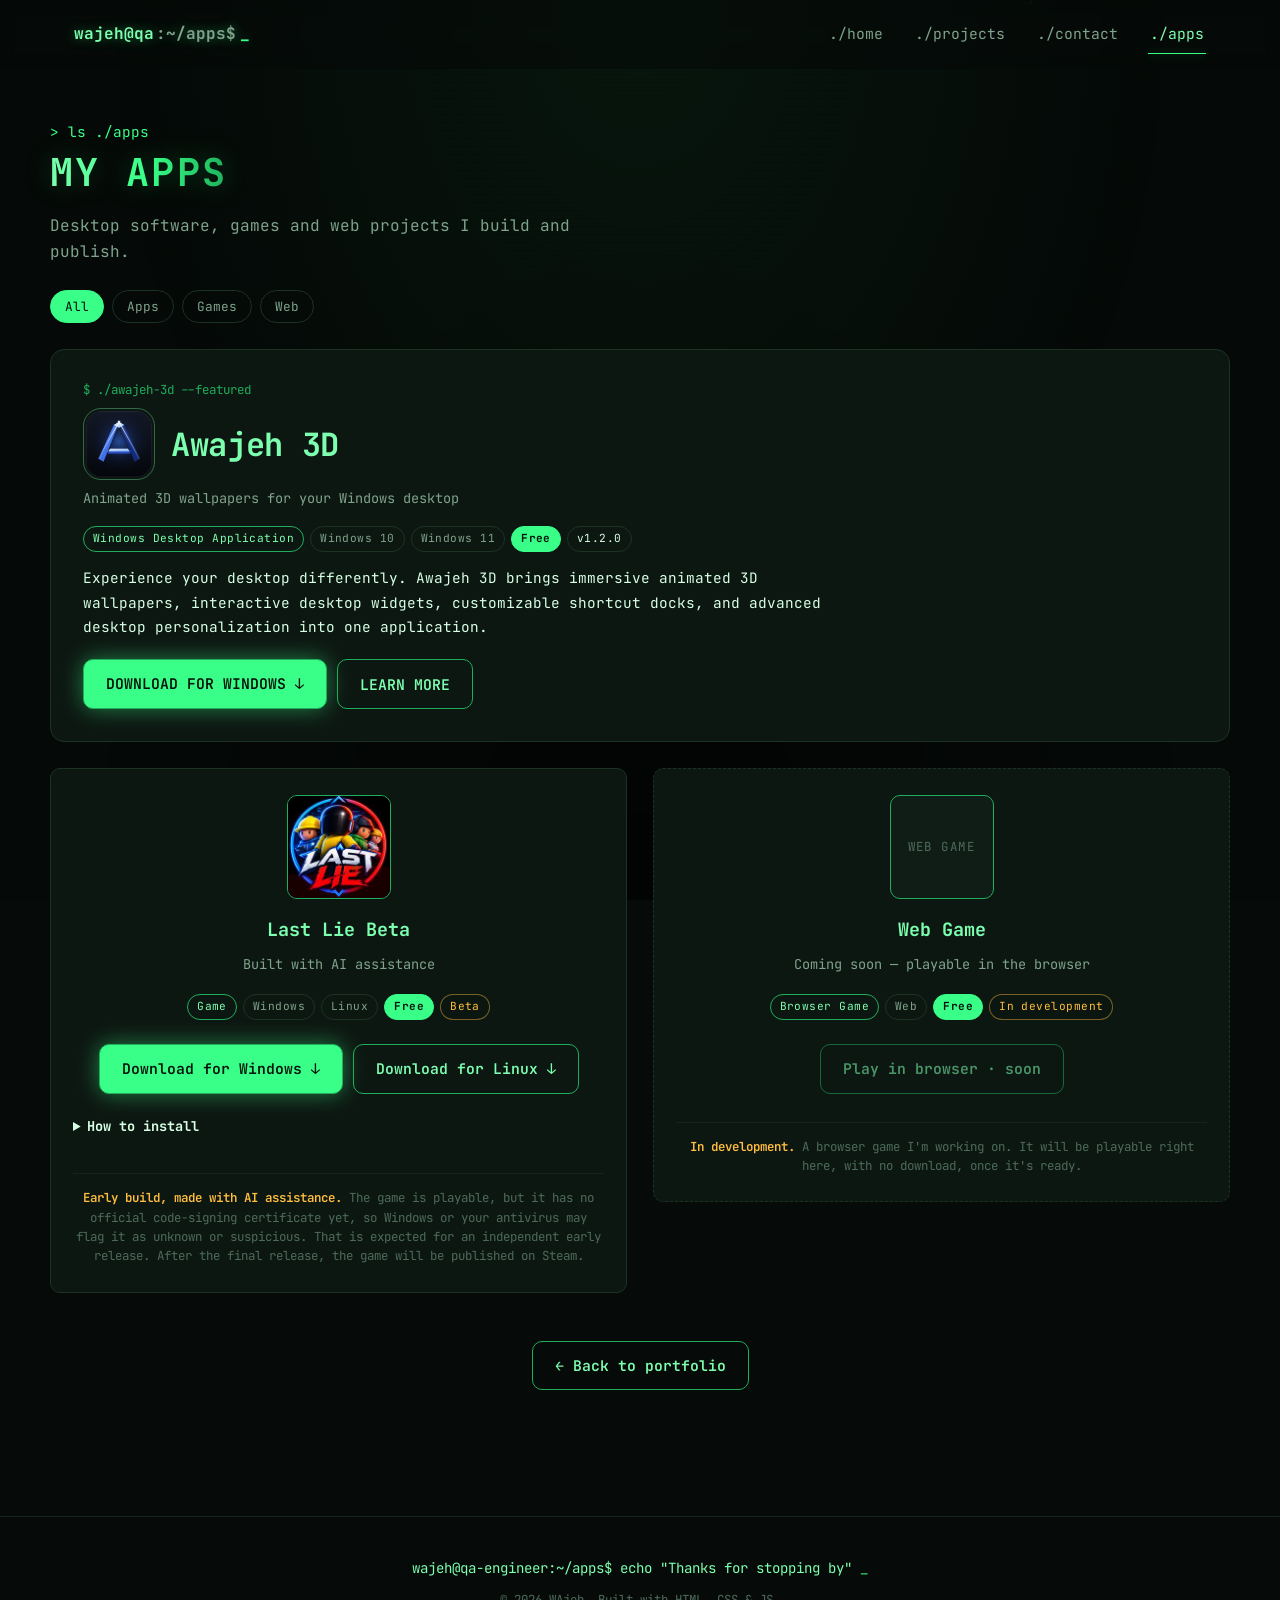
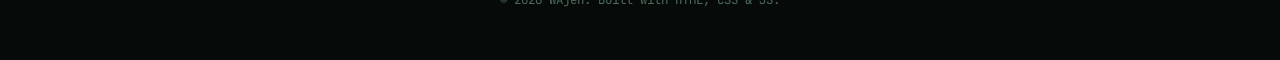
==== apps/index.html @ b8c12164 "Move My Apps to its own page at /apps/ - New apps/index.html with the app showcase, details dialog a" ====
<!DOCTYPE html>
<html lang="en">
<head>
<script>document.documentElement.classList.add('js');</script>
<meta charset="UTF-8">
<meta name="viewport" content="width=device-width, initial-scale=1.0">
<title>My Apps — WAjeh</title>
<meta name="description" content="Desktop software, games and web projects by WAjeh, including Awajeh 3D — animated 3D wallpapers for Windows.">
<meta name="theme-color" content="#060a08">

<meta property="og:type" content="website">
<meta property="og:title" content="My Apps — WAjeh">
<meta property="og:description" content="Desktop software, games and web projects. Home of Awajeh 3D — animated 3D wallpapers for Windows.">
<meta property="og:url" content="https://awajeh.site/apps/">
<meta property="og:image" content="https://awajeh.site/assets/apps/awajeh-3d/og.jpg">
<meta property="og:image:alt" content="Awajeh 3D — animated 3D wallpapers for Windows">
<meta name="twitter:card" content="summary_large_image">
<link rel="canonical" href="https://awajeh.site/apps/">
<script type="application/ld+json">
{
  "@context": "https://schema.org",
  "@type": "SoftwareApplication",
  "name": "Awajeh 3D",
  "applicationCategory": "DesktopEnhancementApplication",
  "operatingSystem": "Windows 10, Windows 11",
  "description": "Immersive animated 3D wallpapers, interactive desktop widgets and customizable shortcut docks for Windows.",
  "image": "https://awajeh.site/assets/apps/awajeh-3d/fujiyama.jpg",
  "url": "https://awajeh.site/apps/#app=awajeh-3d",
  "offers": { "@type": "Offer", "price": "0", "priceCurrency": "USD" },
  "author": { "@type": "Person", "name": "WAjeh" }
}
</script>

<link rel="icon" type="image/svg+xml" href="/assets/favicon.svg">

<link rel="preconnect" href="https://fonts.googleapis.com">
<link rel="preconnect" href="https://fonts.gstatic.com" crossorigin>
<link href="https://fonts.googleapis.com/css2?family=JetBrains+Mono:wght@400;500;600;700;800&display=swap" rel="stylesheet">

<link rel="stylesheet" href="/css/style.css?v=4">
</head>
<body>

<canvas id="matrix-canvas" aria-hidden="true"></canvas>
<div class="scanlines" aria-hidden="true"></div>

<!-- NAV -->
<header class="navbar" id="navbar">
  <div class="nav-inner">
    <a href="/" class="brand">
      <span class="brand-prompt">wajeh@qa</span><span class="brand-tilde">:~/apps$</span>
      <span class="brand-cursor">_</span>
    </a>

    <nav class="nav-links" id="nav-links">
      <a href="/" class="nav-link">./home</a>
      <a href="/#projects" class="nav-link">./projects</a>
      <a href="/#contact" class="nav-link">./contact</a>
      <a href="/apps/" class="nav-link active" aria-current="page">./apps</a>
    </nav>

    <button class="nav-toggle" id="nav-toggle" aria-label="Toggle navigation menu" aria-expanded="false">
      <span></span><span></span><span></span>
    </button>
  </div>
</header>

<main>

  <!-- MY APPS: cards are generated from js/apps-data.js (installers for Last Lie live in /downloads) -->
  <section id="apps" class="section apps-section apps-page" aria-labelledby="apps-title">
    <span id="games" class="anchor-alias" aria-hidden="true"></span>
    <div class="section-inner">
      <p class="section-kicker reveal">&gt; ls ./apps</p>
      <h1 class="section-title apps-title reveal" id="apps-title"><span class="apps-title-glow">MY APPS</span></h1>
      <p class="contact-sub reveal">Desktop software, games and web projects I build and publish.</p>

      <div class="apps-filters reveal" id="apps-filters" role="toolbar" aria-label="Filter apps"></div>

      <div class="apps-grid" id="apps-grid">
        <noscript>
          <div class="game-card">
            <h3 class="game-title">Awajeh 3D</h3>
            <p class="game-sub">Windows Desktop Application</p>
            <div class="game-downloads"><a href="/downloads/Awajeh3D-Setup.exe" class="btn btn-primary" download>Download for Windows ↓</a></div>
          </div>
          <div class="game-card">
            <h3 class="game-title">Last Lie Beta</h3>
            <div class="game-downloads">
              <a href="/downloads/LastLie-Setup.exe" class="btn btn-primary" download>Download for Windows ↓</a>
              <a href="/downloads/LastLie-Setup.run" class="btn btn-ghost" download>Download for Linux ↓</a>
            </div>
          </div>
        </noscript>
      </div>

      <p class="apps-back reveal"><a href="/" class="btn btn-ghost">← Back to portfolio</a></p>
    </div>
  </section>

</main>

<footer class="footer">
  <p class="footer-line">wajeh@qa-engineer:~/apps$ echo "Thanks for stopping by" <span class="blink-cursor">_</span></p>
  <p class="footer-copy">© <span id="year"></span> WAjeh. Built with HTML, CSS &amp; JS.</p>
</footer>

<button id="back-to-top" class="back-to-top" aria-label="Back to top">↑</button>

<dialog id="app-dialog" class="app-dialog" aria-labelledby="app-dialog-title">
  <button type="button" class="app-dialog-close" aria-label="Close details">✕</button>
  <div class="app-dialog-body"></div>
</dialog>

<script src="/js/apps-data.js?v=3"></script>
<script src="/js/apps.js?v=3"></script>
<script src="/js/script.js?v=3"></script>
</body>
</html>
---- css/style.css ----
/* ============================================
   WAjeh — QA Engineer Portfolio
   Cyber / Matrix Terminal Theme
============================================ */

:root {
  --bg: #060a08;
  --bg-alt: #0a100c;
  --surface: #0d1712;
  --surface-2: #101d16;
  --border: #1c3324;
  --border-soft: #14251b;

  --green: #39ff88;
  --green-bright: #7dffb0;
  --green-dim: #1fae5c;
  --green-glow: rgba(57, 255, 136, 0.45);

  --red: #ff4d5e;
  --amber: #ffbe3d;

  --text: #d7ffe4;
  --text-dim: #7fa38c;
  --text-faint: #4d6b5a;

  --font: 'JetBrains Mono', 'Fira Code', ui-monospace, SFMono-Regular, Menlo, Consolas, monospace;

  --max-width: 1180px;
  --radius: 10px;
  --transition: 0.25s ease;
}

* { box-sizing: border-box; }

html {
  scroll-behavior: smooth;
  scroll-padding-top: 80px;
}

body {
  margin: 0;
  background: var(--bg);
  color: var(--text);
  font-family: var(--font);
  line-height: 1.6;
  overflow-x: hidden;
  -webkit-font-smoothing: antialiased;
}

::selection {
  background: var(--green);
  color: #04120a;
}

a { color: inherit; text-decoration: none; }
ul { list-style: none; margin: 0; padding: 0; }
img { max-width: 100%; display: block; }

:focus-visible {
  outline: 2px solid var(--green);
  outline-offset: 3px;
  border-radius: 4px;
}

/* ---------- background layers ---------- */

#matrix-canvas {
  position: fixed;
  inset: 0;
  width: 100%;
  height: 100%;
  z-index: 0;
  opacity: 0.16;
  pointer-events: none;
}

.scanlines {
  position: fixed;
  inset: 0;
  z-index: 1;
  pointer-events: none;
  background: repeating-linear-gradient(
    to bottom,
    rgba(0, 0, 0, 0) 0px,
    rgba(0, 0, 0, 0) 2px,
    rgba(0, 0, 0, 0.12) 3px,
    rgba(0, 0, 0, 0) 4px
  );
  mix-blend-mode: overlay;
}

body::before {
  content: "";
  position: fixed;
  inset: 0;
  z-index: 1;
  pointer-events: none;
  background: radial-gradient(ellipse at 50% 0%, rgba(57,255,136,0.06), transparent 60%),
              radial-gradient(ellipse at 50% 100%, rgba(0,0,0,0.5), transparent 60%);
}

main, header, footer { position: relative; z-index: 2; }

/* ---------- layout helpers ---------- */

.section {
  padding: 110px 24px;
  position: relative;
}

.section-inner {
  max-width: var(--max-width);
  margin: 0 auto;
}

.section-kicker {
  color: var(--green);
  font-size: 0.9rem;
  margin: 0 0 8px;
  opacity: 0.85;
}

.section-title {
  font-size: clamp(1.7rem, 4vw, 2.4rem);
  margin: 0 0 48px;
  font-weight: 700;
  letter-spacing: -0.02em;
}

/* ---------- reveal on scroll ---------- */

.reveal {
  opacity: 1;
  transform: none;
}

html.js .reveal {
  opacity: 0;
  transform: translateY(24px);
  transition: opacity 0.7s ease, transform 0.7s ease;
}

html.js .reveal.is-visible {
  opacity: 1;
  transform: translateY(0);
}

/* ---------- navbar ---------- */

.navbar {
  position: fixed;
  top: 0;
  left: 0;
  right: 0;
  z-index: 50;
  background: rgba(6, 10, 8, 0.55);
  backdrop-filter: blur(10px);
  -webkit-backdrop-filter: blur(10px);
  border-bottom: 1px solid transparent;
  transition: background var(--transition), border-color var(--transition);
}

.navbar.scrolled {
  background: rgba(6, 10, 8, 0.85);
  border-bottom-color: var(--border);
}

.nav-inner {
  max-width: var(--max-width);
  margin: 0 auto;
  padding: 18px 24px;
  display: flex;
  align-items: center;
  justify-content: space-between;
}

.brand {
  font-weight: 700;
  font-size: 1rem;
  color: var(--green-bright);
  display: flex;
  align-items: baseline;
  gap: 2px;
  text-shadow: 0 0 12px var(--green-glow);
}
.brand-tilde { color: var(--text-dim); }
.brand-cursor { color: var(--green); animation: blink 1.1s steps(1) infinite; margin-left: 2px; }

.nav-links {
  display: flex;
  gap: 28px;
}

.nav-link {
  color: var(--text-dim);
  font-size: 0.92rem;
  position: relative;
  padding: 4px 2px;
  transition: color var(--transition);
}
.nav-link::after {
  content: "";
  position: absolute;
  left: 0; bottom: -4px;
  width: 0%;
  height: 1px;
  background: var(--green);
  box-shadow: 0 0 8px var(--green-glow);
  transition: width var(--transition);
}
.nav-link:hover, .nav-link.active {
  color: var(--green-bright);
}
.nav-link:hover::after, .nav-link.active::after {
  width: 100%;
}

.nav-toggle {
  display: none;
  flex-direction: column;
  gap: 5px;
  background: none;
  border: none;
  cursor: pointer;
  padding: 6px;
}
.nav-toggle span {
  width: 22px;
  height: 2px;
  background: var(--green);
  transition: transform var(--transition), opacity var(--transition);
}

/* ---------- buttons ---------- */

.btn {
  display: inline-flex;
  align-items: center;
  gap: 6px;
  padding: 12px 22px;
  border-radius: var(--radius);
  font-family: var(--font);
  font-size: 0.92rem;
  font-weight: 600;
  border: 1px solid var(--green-dim);
  transition: transform var(--transition), box-shadow var(--transition), background var(--transition), color var(--transition);
  cursor: pointer;
}

.btn-primary {
  background: var(--green);
  color: #04120a;
  box-shadow: 0 0 22px var(--green-glow);
}
.btn-primary:hover {
  transform: translateY(-2px);
  box-shadow: 0 0 32px var(--green-glow);
}

.btn-ghost {
  background: transparent;
  color: var(--green-bright);
}
.btn-ghost:hover {
  background: rgba(57,255,136,0.08);
  transform: translateY(-2px);
}

/* ---------- hero ---------- */

.hero {
  min-height: 100vh;
  display: flex;
  align-items: center;
  padding-top: 120px;
}

.hero-inner {
  max-width: var(--max-width);
  margin: 0 auto;
  width: 100%;
  display: grid;
  grid-template-columns: 1.1fr 0.9fr;
  gap: 50px;
  align-items: center;
}

.hero-kicker {
  color: var(--green);
  margin: 0 0 10px;
  font-size: 0.95rem;
}

.hero-name {
  font-size: clamp(2.6rem, 6vw, 4.2rem);
  margin: 0;
  font-weight: 800;
  letter-spacing: -0.03em;
  color: var(--text);
  text-shadow: 0 0 30px var(--green-glow);
}

.blink-cursor {
  color: var(--green);
  animation: blink 1.1s steps(1) infinite;
}

.hero-role {
  font-size: clamp(1.1rem, 2.4vw, 1.5rem);
  color: var(--green-bright);
  margin: 10px 0 18px;
  font-weight: 600;
  min-height: 1.6em;
}
.type-cursor {
  color: var(--green);
  animation: blink 0.9s steps(1) infinite;
}

.hero-tagline {
  color: var(--text-dim);
  max-width: 480px;
  margin: 0 0 34px;
  font-size: 1rem;
}

.hero-actions {
  display: flex;
  gap: 16px;
  flex-wrap: wrap;
  margin-bottom: 34px;
}

.hero-socials {
  display: flex;
  gap: 14px;
}

.icon-btn {
  width: 42px;
  height: 42px;
  display: flex;
  align-items: center;
  justify-content: center;
  border: 1px solid var(--border);
  border-radius: 50%;
  color: var(--text-dim);
  transition: color var(--transition), border-color var(--transition), box-shadow var(--transition), transform var(--transition);
}
.icon-btn svg { width: 19px; height: 19px; }
.icon-btn:hover {
  color: var(--green);
  border-color: var(--green-dim);
  box-shadow: 0 0 18px var(--green-glow);
  transform: translateY(-3px);
}

/* hero visual */

.hero-visual {
  position: relative;
  display: flex;
  flex-direction: column;
  align-items: center;
  gap: 26px;
}

.avatar-ring {
  position: relative;
  width: 220px;
  height: 220px;
  border-radius: 50%;
  display: flex;
  align-items: center;
  justify-content: center;
}

.avatar-ring-spin {
  position: absolute;
  inset: 0;
  border-radius: 50%;
  background: conic-gradient(from 0deg, var(--green), transparent 30%, transparent 70%, var(--green));
  filter: blur(0.5px);
  animation: spin 5s linear infinite;
  box-shadow: 0 0 40px var(--green-glow);
}

.avatar-img {
  position: relative;
  width: calc(100% - 14px);
  height: calc(100% - 14px);
  border-radius: 50%;
  object-fit: cover;
  object-position: 50% 18%;
  background: var(--surface);
  border: 3px solid var(--bg);
  z-index: 1;
}

.terminal-card {
  width: 100%;
  max-width: 380px;
  background: var(--surface);
  border: 1px solid var(--border);
  border-radius: var(--radius);
  overflow: hidden;
  box-shadow: 0 20px 60px rgba(0,0,0,0.5), 0 0 30px rgba(57,255,136,0.08);
}

.terminal-bar {
  display: flex;
  align-items: center;
  gap: 7px;
  padding: 10px 14px;
  background: var(--surface-2);
  border-bottom: 1px solid var(--border);
}
.dot { width: 10px; height: 10px; border-radius: 50%; display: inline-block; }
.dot-red { background: #ff5f57; }
.dot-yellow { background: #febc2e; }
.dot-green { background: #28c840; }
.terminal-title {
  margin-left: 8px;
  color: var(--text-faint);
  font-size: 0.78rem;
}

.terminal-body {
  margin: 0;
  padding: 16px 18px;
  font-size: 0.82rem;
  color: var(--green-bright);
  min-height: 190px;
  white-space: pre-wrap;
  word-break: break-word;
}

/* scroll hint */

.scroll-hint {
  position: absolute;
  left: 50%;
  bottom: 34px;
  transform: translateX(-50%);
  width: 26px;
  height: 42px;
  border: 2px solid var(--border);
  border-radius: 20px;
  display: flex;
  justify-content: center;
  padding-top: 8px;
}
.scroll-hint span {
  width: 4px;
  height: 8px;
  background: var(--green);
  border-radius: 2px;
  animation: scrollhint 1.6s ease infinite;
}

/* ---------- about ---------- */

.about-grid {
  display: grid;
  grid-template-columns: 1fr 1fr;
  gap: 50px;
  align-items: center;
}
.about-text, .about-code { min-width: 0; }

.about-text p {
  color: var(--text-dim);
  margin: 0 0 18px;
  font-size: 1rem;
}
.about-text strong { color: var(--green-bright); }
.about-text a {
  color: var(--green);
  border-bottom: 1px dashed var(--green-dim);
}
.about-text a:hover { color: var(--green-bright); }

/* ---------- game download card ---------- */
.game-card {
  margin-top: 28px;
  padding: 26px 22px;
  display: flex;
  flex-direction: column;
  align-items: center;
  text-align: center;
  gap: 10px;
  background: var(--surface);
  border: 1px solid var(--border);
  border-radius: var(--radius);
  transition: border-color var(--transition), box-shadow var(--transition);
}
.game-card:hover {
  border-color: var(--green-dim);
  box-shadow: 0 0 26px rgba(57,255,136,0.08);
}
.game-logo {
  width: 104px;
  height: 104px;
  display: grid;
  place-items: center;
  overflow: hidden;
  background: var(--surface-2);
  border: 1px solid var(--green-dim);
  border-radius: var(--radius);
  color: var(--text-faint);
  font-size: 0.78rem;
  letter-spacing: 0.12em;
}
.game-logo img { width: 100%; height: 100%; object-fit: cover; }
.game-title {
  margin: 6px 0 0;
  font-size: 1.15rem;
  color: var(--green-bright);
}
.game-sub {
  margin: 0 0 8px;
  font-size: 0.85rem;
  color: var(--text-dim);
}
.game-note {
  margin: 14px 0 0;
  padding-top: 14px;
  border-top: 1px solid var(--border-soft);
  font-size: 0.78rem;
  line-height: 1.55;
  color: var(--text-faint);
}
.game-note strong { color: var(--amber); font-weight: 600; }

/* ---------- games section ---------- */
.games-grid {
  display: grid;
  grid-template-columns: repeat(2, 1fr);
  gap: 26px;
  align-items: start;
}
.games-grid .game-card { margin-top: 0; }
.game-downloads {
  display: flex;
  flex-wrap: wrap;
  gap: 10px;
  justify-content: center;
  margin: 12px 0;
}
.game-install {
  width: 100%;
  text-align: left;
  margin: 8px 0 12px;
  line-height: 1.6;
  font-size: 0.85rem;
  color: var(--text-dim);
}
.game-install summary { cursor: pointer; font-weight: 700; color: var(--text); }
.game-install ol { padding-left: 20px; margin: 6px 0 12px; }
.game-install p { margin: 10px 0 0; }
.game-card-soon { border-style: dashed; }
@media (max-width: 860px) {
  .games-grid { grid-template-columns: 1fr; }
}
.btn-disabled,
.btn-disabled:hover {
  opacity: 0.55;
  cursor: not-allowed;
  transform: none;
  box-shadow: none;
}

.code-window {
  background: var(--surface);
  border: 1px solid var(--border);
  border-radius: var(--radius);
  overflow: hidden;
  box-shadow: 0 0 30px rgba(57,255,136,0.06);
}

.code-body {
  margin: 0;
  padding: 20px;
  font-size: 0.85rem;
  overflow-x: auto;
  color: var(--text);
}
.tok-key { color: var(--green-bright); }
.tok-str { color: var(--amber); }
.tok-status { color: var(--green); }
.tok-brace { color: var(--text-faint); }

/* ---------- skills ---------- */

.skills-grid {
  display: grid;
  grid-template-columns: repeat(auto-fit, minmax(230px, 1fr));
  gap: 22px;
}

.skill-card {
  background: var(--surface);
  border: 1px solid var(--border);
  border-radius: var(--radius);
  padding: 26px 24px;
  transition: border-color var(--transition), transform var(--transition), box-shadow var(--transition);
}
.skill-card:hover {
  border-color: var(--green-dim);
  transform: translateY(-4px);
  box-shadow: 0 12px 30px rgba(0,0,0,0.4), 0 0 20px rgba(57,255,136,0.08);
}

.skill-cat {
  margin: 0 0 16px;
  font-size: 1rem;
  color: var(--text);
  display: flex;
  align-items: center;
  gap: 8px;
}
.cat-prompt { color: var(--green); }

.skill-list li {
  color: var(--text-dim);
  font-size: 0.9rem;
  padding: 6px 0;
  border-bottom: 1px dashed var(--border-soft);
  display: flex;
  align-items: center;
  gap: 8px;
}
.skill-list li:last-child { border-bottom: none; }
.skill-list li::before {
  content: "✓";
  color: var(--green);
}

/* ---------- projects ---------- */

.projects-grid {
  display: grid;
  grid-template-columns: repeat(2, 1fr);
  gap: 26px;
}

.project-card {
  background: var(--surface);
  border: 1px solid var(--border);
  border-radius: var(--radius);
  overflow: hidden;
  transition: transform var(--transition), box-shadow var(--transition), border-color var(--transition);
}
.project-card:hover {
  transform: translateY(-6px);
  border-color: var(--green-dim);
  box-shadow: 0 16px 40px rgba(0,0,0,0.45), 0 0 24px rgba(57,255,136,0.1);
}

.project-card .terminal-bar {
  justify-content: space-between;
}

.status-badge {
  margin-left: auto;
  font-size: 0.68rem;
  font-weight: 700;
  letter-spacing: 0.06em;
  padding: 3px 9px;
  border-radius: 100px;
  border: 1px solid currentColor;
}
.status-pass { color: var(--green); }
.status-progress { color: var(--amber); }

.project-body { padding: 22px 24px 26px; }
.project-body h3 {
  margin: 0 0 10px;
  font-size: 1.08rem;
  color: var(--text);
}
.project-body p {
  color: var(--text-dim);
  font-size: 0.9rem;
  margin: 0 0 16px;
}

.tags {
  display: flex;
  flex-wrap: wrap;
  gap: 8px;
  margin-bottom: 18px;
}
.tags span {
  font-size: 0.72rem;
  color: var(--green-bright);
  background: rgba(57,255,136,0.08);
  border: 1px solid var(--border);
  padding: 4px 10px;
  border-radius: 100px;
}

.project-links {
  display: flex;
  gap: 20px;
}
.project-links a {
  font-size: 0.85rem;
  color: var(--text-dim);
  transition: color var(--transition);
}
.project-links a:hover { color: var(--green); }

.link-pending {
  color: var(--text-faint);
  font-size: 0.8rem;
  font-style: italic;
}

.project-card-empty {
  border-style: dashed;
  display: flex;
  flex-direction: column;
}
.project-empty-body {
  flex: 1;
  display: flex;
  flex-direction: column;
  align-items: center;
  justify-content: center;
  text-align: center;
  padding: 50px 24px;
}
.project-empty-text {
  color: var(--green-bright);
  font-size: 1rem;
  margin: 0 0 8px;
}
.project-empty-sub {
  color: var(--text-faint);
  font-size: 0.85rem;
  margin: 0;
}

/* ---------- contact ---------- */

.contact-sub {
  color: var(--text-dim);
  max-width: 520px;
  margin: -30px 0 44px;
}

.contact-grid {
  display: grid;
  grid-template-columns: repeat(auto-fit, minmax(300px, 1fr));
  gap: 22px;
}

.contact-card {
  display: flex;
  flex-direction: column;
  align-items: flex-start;
  gap: 10px;
  padding: 28px 24px;
  background: var(--surface);
  border: 1px solid var(--border);
  border-radius: var(--radius);
  transition: transform var(--transition), border-color var(--transition), box-shadow var(--transition);
}
.contact-card svg {
  width: 26px;
  height: 26px;
  color: var(--green);
}
.contact-card:hover {
  transform: translateY(-5px);
  border-color: var(--green-dim);
  box-shadow: 0 14px 34px rgba(0,0,0,0.4), 0 0 22px rgba(57,255,136,0.1);
}
.contact-label {
  font-weight: 700;
  color: var(--text);
  font-size: 0.98rem;
}
.contact-value {
  color: var(--text-dim);
  font-size: 0.82rem;
  word-break: break-word;
}

/* ---------- footer ---------- */

.footer {
  padding: 40px 24px 50px;
  text-align: center;
  border-top: 1px solid var(--border-soft);
}
.footer-line {
  color: var(--green-bright);
  font-size: 0.88rem;
  margin: 0 0 10px;
}
.footer-copy {
  color: var(--text-faint);
  font-size: 0.78rem;
  margin: 0;
}

/* ---------- back to top ---------- */

.back-to-top {
  position: fixed;
  right: 24px;
  bottom: 24px;
  width: 46px;
  height: 46px;
  border-radius: 50%;
  border: 1px solid var(--green-dim);
  background: var(--surface);
  color: var(--green);
  font-size: 1.1rem;
  cursor: pointer;
  z-index: 40;
  opacity: 0;
  pointer-events: none;
  transform: translateY(10px);
  transition: opacity var(--transition), transform var(--transition), box-shadow var(--transition);
}
.back-to-top.visible {
  opacity: 1;
  pointer-events: auto;
  transform: translateY(0);
}
.back-to-top:hover {
  box-shadow: 0 0 22px var(--green-glow);
}

/* ---------- keyframes ---------- */

@keyframes blink {
  0%, 49% { opacity: 1; }
  50%, 100% { opacity: 0; }
}

@keyframes spin {
  to { transform: rotate(360deg); }
}

@keyframes scrollhint {
  0% { transform: translateY(0); opacity: 1; }
  100% { transform: translateY(14px); opacity: 0; }
}

/* ---------- responsive ---------- */

@media (max-width: 900px) {
  .hero-inner { grid-template-columns: 1fr; text-align: center; }
  .hero-tagline { margin-left: auto; margin-right: auto; }
  .hero-actions, .hero-socials { justify-content: center; }
  .about-grid { grid-template-columns: 1fr; }
  .contact-grid { grid-template-columns: 1fr; }
  .projects-grid { grid-template-columns: 1fr; }

  .nav-links {
    position: fixed;
    top: 64px;
    right: 0;
    left: 0;
    background: rgba(6,10,8,0.97);
    border-bottom: 1px solid var(--border);
    flex-direction: column;
    align-items: center;
    padding: 22px 0;
    gap: 22px;
    transform: translateY(-120%);
    opacity: 0;
    transition: transform var(--transition), opacity var(--transition);
  }
  .nav-links.open {
    transform: translateY(0);
    opacity: 1;
  }
  .nav-toggle { display: flex; }
}

@media (max-width: 480px) {
  .section { padding: 80px 18px; }
  .terminal-card { max-width: 100%; }
}

/* ---------- reduced motion ---------- */

@media (prefers-reduced-motion: reduce) {
  html { scroll-behavior: auto; }
  .reveal { transition: none; opacity: 1; transform: none; }
  .avatar-ring-spin, .blink-cursor, .type-cursor, .brand-cursor, .scroll-hint span {
    animation: none;
  }
}

/* ============================================
   MY APPS — application showcase
   (cards generated by js/apps.js from js/apps-data.js)
============================================ */
.anchor-alias { position: absolute; top: -80px; }

.apps-title { margin-bottom: 18px; line-height: 1.15; }
.apps-page { padding-top: 120px; min-height: 100vh; }
.apps-back { margin-top: 48px; text-align: center; }
.apps-title-glow {
  background: linear-gradient(90deg, var(--green-bright), var(--green) 55%, var(--green-dim));
  -webkit-background-clip: text;
  background-clip: text;
  color: transparent;
  text-shadow: 0 0 28px rgba(57, 255, 136, 0.25);
  letter-spacing: 0.06em;
}
.apps-section .contact-sub { margin-top: 0; margin-bottom: 26px; }

.apps-filters {
  display: flex;
  flex-wrap: wrap;
  gap: 8px;
  margin: 0 0 26px;
}
.app-filter {
  font-family: var(--font);
  font-size: 0.8rem;
  padding: 7px 14px;
  border-radius: 999px;
  border: 1px solid var(--border);
  background: transparent;
  color: var(--text-dim);
  cursor: pointer;
  transition: color var(--transition), border-color var(--transition), background var(--transition);
}
.app-filter:hover { color: var(--green-bright); border-color: var(--green-dim); }
.app-filter.active { color: #04120a; background: var(--green); border-color: var(--green); }

.apps-grid {
  display: grid;
  grid-template-columns: repeat(2, 1fr);
  gap: 26px;
  align-items: start;
}
.apps-grid .game-card { margin-top: 0; }
.app-card[hidden] { display: none !important; }

/* shared bits */
.app-logo {
  width: 104px;
  height: 104px;
  flex: none;
  display: grid;
  place-items: center;
  overflow: hidden;
  background: var(--surface-2);
  border: 1px solid var(--green-dim);
  border-radius: var(--radius);
  color: var(--text-faint);
  font-size: 0.78rem;
  letter-spacing: 0.12em;
}
.app-logo img { width: 100%; height: 100%; object-fit: cover; }
.app-title { margin: 6px 0 0; font-size: 1.15rem; color: var(--green-bright); }
.app-tagline { margin: 0; font-size: 0.85rem; color: var(--text-dim); }
.app-desc { margin: 4px 0 0; font-size: 0.9rem; color: var(--text); line-height: 1.7; }
.app-badges { display: flex; flex-wrap: wrap; gap: 6px; justify-content: center; margin: 8px 0 2px; }
.app-badge {
  font-size: 0.7rem;
  letter-spacing: 0.04em;
  padding: 3px 9px;
  border-radius: 999px;
  border: 1px solid var(--border);
  color: var(--text-dim);
  background: rgba(13, 23, 18, 0.7);
  white-space: nowrap;
}
.app-badge-cat { color: var(--green-bright); border-color: var(--green-dim); }
.app-badge-free { color: #04120a; background: var(--green); border-color: var(--green); font-weight: 700; }
.app-badge-ver { color: var(--text); }
.app-badge-status { color: var(--amber); border-color: rgba(255, 190, 61, 0.45); }
.app-actions { display: flex; flex-wrap: wrap; gap: 10px; justify-content: center; margin: 12px 0 4px; }
.app-actions .btn-primary { color: #04120a; }
.app-download { letter-spacing: 0.04em; }
.app-soon { letter-spacing: 0.08em; }

/* featured (full-width) card */
.app-card-featured {
  grid-column: 1 / -1;
  display: grid;
  grid-template-columns: minmax(0, 1.15fr) minmax(0, 1fr);
  background: var(--surface);
  border: 1px solid var(--border);
  border-radius: calc(var(--radius) + 4px);
  overflow: hidden;
  transition: border-color var(--transition), box-shadow var(--transition), transform var(--transition);
}
.app-card-featured:hover {
  border-color: var(--green-dim);
  box-shadow: 0 0 40px rgba(57, 255, 136, 0.1);
  transform: translateY(-2px);
}
.app-media { position: relative; min-height: 320px; background: #020403; overflow: hidden; }
.app-preview {
  position: absolute;
  inset: 0;
  width: 100%;
  height: 100%;
  object-fit: cover;
  transform: scale(1.02);
  transition: transform 1.2s cubic-bezier(0.2, 0.8, 0.2, 1);
}
.app-card-featured:hover .app-preview { transform: scale(1.07); }
.app-media-shade {
  position: absolute;
  inset: 0;
  background: linear-gradient(90deg, rgba(6, 10, 8, 0) 55%, rgba(13, 23, 18, 0.95)), linear-gradient(0deg, rgba(6, 10, 8, 0.6), rgba(6, 10, 8, 0) 45%);
}
.app-logo-float {
  position: absolute;
  left: 22px;
  bottom: 22px;
  width: 84px;
  height: 84px;
  border-radius: 20px;
  border-color: rgba(125, 255, 176, 0.35);
  background: transparent;
  box-shadow: 0 12px 34px rgba(0, 0, 0, 0.55);
}
.app-body {
  padding: 30px 30px 26px;
  display: flex;
  flex-direction: column;
  gap: 8px;
}
.app-body .app-badges, .app-body .app-actions { justify-content: flex-start; }
.app-kicker { margin: 0; font-size: 0.78rem; color: var(--green-dim); }
.app-card-featured .app-title { font-size: clamp(1.5rem, 3vw, 2rem); margin: 0; letter-spacing: -0.01em; }

/* details dialog */
html.dialog-open { overflow: hidden; }
.app-dialog {
  width: min(920px, calc(100vw - 32px));
  max-height: calc(100vh - 48px);
  padding: 0;
  border: 1px solid var(--green-dim);
  border-radius: calc(var(--radius) + 4px);
  background: var(--bg-alt);
  color: var(--text);
  box-shadow: 0 0 60px rgba(57, 255, 136, 0.12), 0 30px 80px rgba(0, 0, 0, 0.6);
  overflow: hidden;
}
.app-dialog[open] { display: flex; flex-direction: column; animation: app-dialog-in 0.28s ease both; }
.app-dialog::backdrop { background: rgba(2, 5, 3, 0.78); backdrop-filter: blur(4px); }
@keyframes app-dialog-in { from { opacity: 0; transform: translateY(14px) scale(0.98); } to { opacity: 1; transform: none; } }
.app-dialog-body { overflow-y: auto; padding: 30px 30px 26px; font-family: var(--font); }
.app-dialog-close {
  position: absolute;
  top: 12px;
  right: 12px;
  z-index: 2;
  width: 36px;
  height: 36px;
  border-radius: 50%;
  border: 1px solid var(--border);
  background: var(--surface);
  color: var(--text);
  font-size: 0.95rem;
  cursor: pointer;
  transition: border-color var(--transition), color var(--transition);
}
.app-dialog-close:hover { border-color: var(--green); color: var(--green-bright); }
.app-d-head { display: flex; gap: 20px; align-items: center; margin-bottom: 8px; padding-right: 40px; }
.app-d-head .app-badges { justify-content: flex-start; }
.app-d-head .app-title { font-size: 1.6rem; margin: 0; }
.app-d-section { margin-top: 26px; }
.app-d-h { margin: 0 0 10px; font-size: 0.95rem; color: var(--green); }
.app-d-list { margin: 0; padding-left: 20px; list-style: square; color: var(--text); font-size: 0.88rem; line-height: 1.8; }
.app-d-list li::marker { color: var(--green-dim); }
.app-d-steps { list-style: decimal; }
.app-d-table { border-collapse: collapse; width: 100%; font-size: 0.85rem; }
.app-d-table th, .app-d-table td { text-align: left; padding: 8px 10px; border-bottom: 1px solid var(--border-soft); vertical-align: top; }
.app-d-table th { color: var(--text-dim); font-weight: 600; width: 32%; }
.app-gallery { display: grid; grid-template-columns: repeat(2, 1fr); gap: 12px; }
.app-gallery figure { margin: 0; }
.app-gallery img {
  width: 100%;
  aspect-ratio: 16 / 9;
  object-fit: cover;
  border-radius: var(--radius);
  border: 1px solid var(--border);
  transition: border-color var(--transition), transform var(--transition);
}
.app-gallery a:hover img, .app-gallery a:focus-visible img { border-color: var(--green-dim); transform: translateY(-2px); }
.app-gallery figcaption { margin-top: 6px; font-size: 0.78rem; color: var(--text-dim); }
.app-dialog .app-actions { justify-content: flex-start; }

@media (max-width: 960px) {
  .app-card-featured { grid-template-columns: 1fr; }
  .app-media { min-height: 0; aspect-ratio: 16 / 9; }
  .app-media-shade { background: linear-gradient(0deg, rgba(13, 23, 18, 0.95), rgba(6, 10, 8, 0) 55%); }
}
@media (max-width: 860px) {
  .apps-grid { grid-template-columns: 1fr; }
}
@media (max-width: 560px) {
  .app-body { padding: 22px 18px 20px; }
  .app-logo-float { width: 64px; height: 64px; left: 14px; bottom: 14px; border-radius: 16px; }
  .app-actions .btn { flex: 1 1 100%; justify-content: center; }
  .app-dialog-body { padding: 24px 18px 20px; }
  .app-d-head { flex-direction: column; align-items: flex-start; }
  .app-d-head .app-logo { width: 72px; height: 72px; }
  .app-gallery { grid-template-columns: 1fr; }
}
@media (prefers-reduced-motion: reduce) {
  .app-preview, .app-card-featured, .app-dialog[open] { transition: none; animation: none; }
  .app-card-featured:hover .app-preview { transform: scale(1.02); }
}

/* featured card without a preview image */
.app-card-featured.no-media { grid-template-columns: 1fr; }
.app-card-featured.no-media .app-body { padding: 30px 32px 28px; }
.app-head { display: flex; align-items: center; gap: 16px; }
.app-logo-inline { width: 72px; height: 72px; border-radius: 18px; border-color: rgba(125, 255, 176, 0.35); background: transparent; }
.app-card-featured.no-media .app-desc { max-width: 760px; }
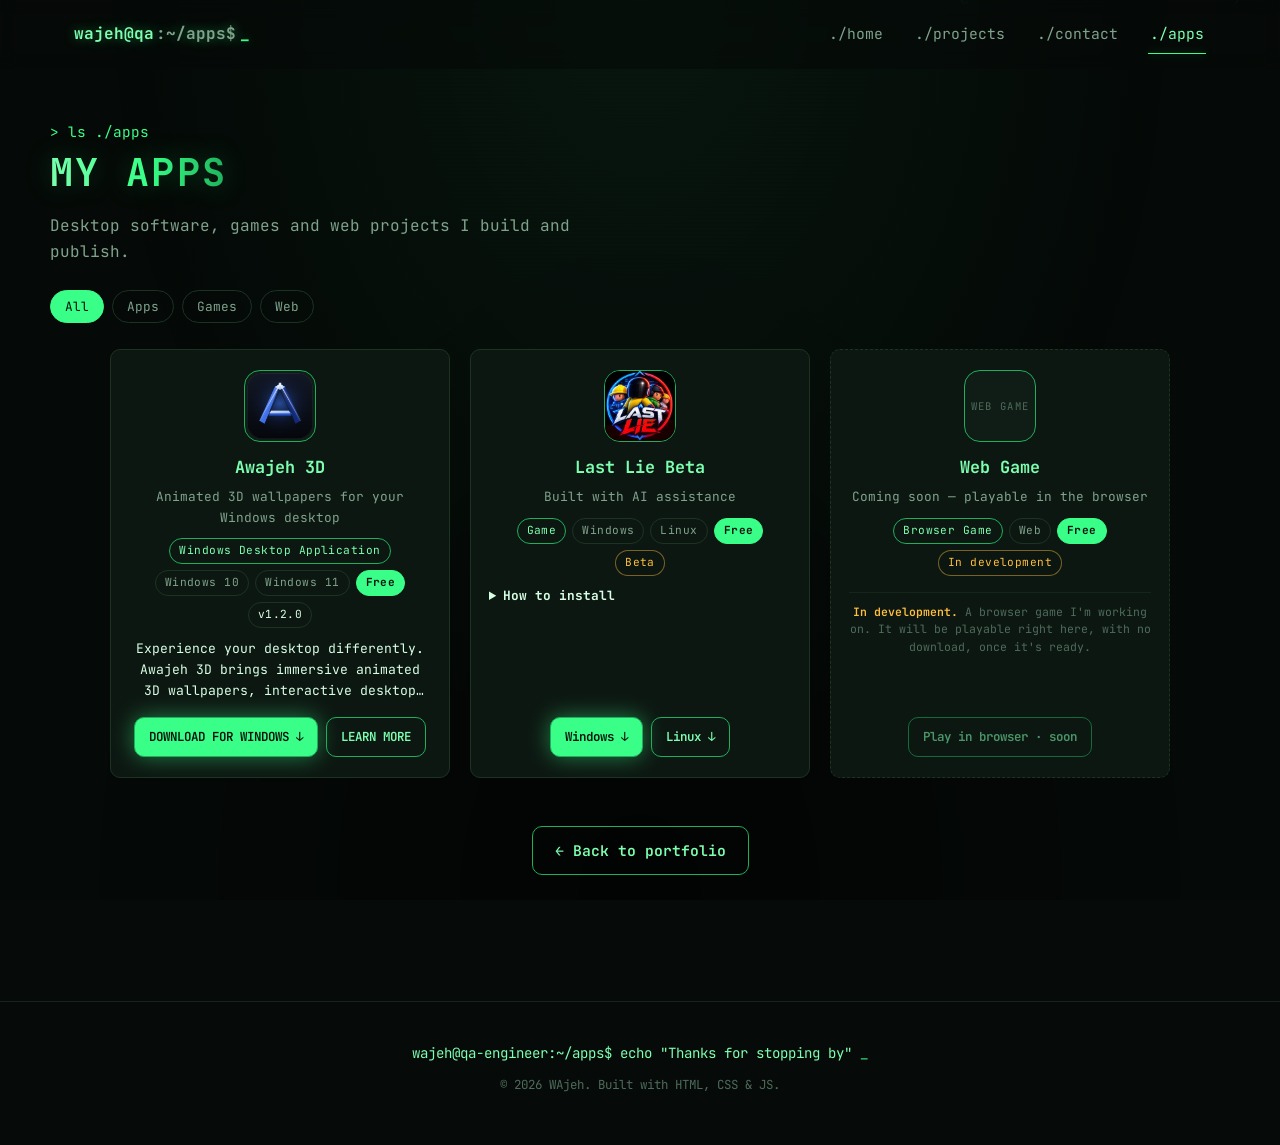
==== commit c8ebeed9: "Smaller, uniform app cards on the apps page - All apps use the compact card (Awajeh 3D is no longer " ====
--- a/apps/index.html
+++ b/apps/index.html
@@ -37,7 +37,7 @@
 <link rel="preconnect" href="https://fonts.gstatic.com" crossorigin>
 <link href="https://fonts.googleapis.com/css2?family=JetBrains+Mono:wght@400;500;600;700;800&display=swap" rel="stylesheet">
 
-<link rel="stylesheet" href="/css/style.css?v=4">
+<link rel="stylesheet" href="/css/style.css?v=6">
 </head>
 <body>
 
@@ -112,8 +112,8 @@
   <div class="app-dialog-body"></div>
 </dialog>
 
-<script src="/js/apps-data.js?v=3"></script>
-<script src="/js/apps.js?v=3"></script>
+<script src="/js/apps-data.js?v=5"></script>
+<script src="/js/apps.js?v=4"></script>
 <script src="/js/script.js?v=3"></script>
 </body>
 </html>
--- a/css/style.css
+++ b/css/style.css
@@ -939,11 +939,28 @@
 
 .apps-grid {
   display: grid;
-  grid-template-columns: repeat(2, 1fr);
-  gap: 26px;
-  align-items: start;
-}
-.apps-grid .game-card { margin-top: 0; }
+  grid-template-columns: repeat(auto-fit, minmax(260px, 340px));
+  justify-content: center;
+  gap: 20px;
+  align-items: stretch;
+}
+.apps-grid .game-card { margin-top: 0; padding: 20px 18px; gap: 6px; }
+.apps-grid .app-logo { width: 72px; height: 72px; border-radius: 16px; font-size: 0.66rem; }
+.apps-grid .app-title { font-size: 1.05rem; }
+.apps-grid .app-tagline { font-size: 0.8rem; }
+.apps-grid .app-badges { margin: 4px 0 0; }
+.apps-grid .app-desc {
+  font-size: 0.82rem;
+  line-height: 1.6;
+  display: -webkit-box;
+  -webkit-line-clamp: 3;
+  -webkit-box-orient: vertical;
+  overflow: hidden;
+}
+.apps-grid .app-actions { margin: auto 0 0; padding-top: 10px; gap: 8px; }
+.apps-grid .app-actions .btn { padding: 9px 14px; font-size: 0.78rem; }
+.apps-grid .game-install { margin: 4px 0 0; font-size: 0.8rem; }
+.apps-grid .game-note { margin-top: 10px; padding-top: 10px; font-size: 0.72rem; }
 .app-card[hidden] { display: none !important; }
 
 /* shared bits */
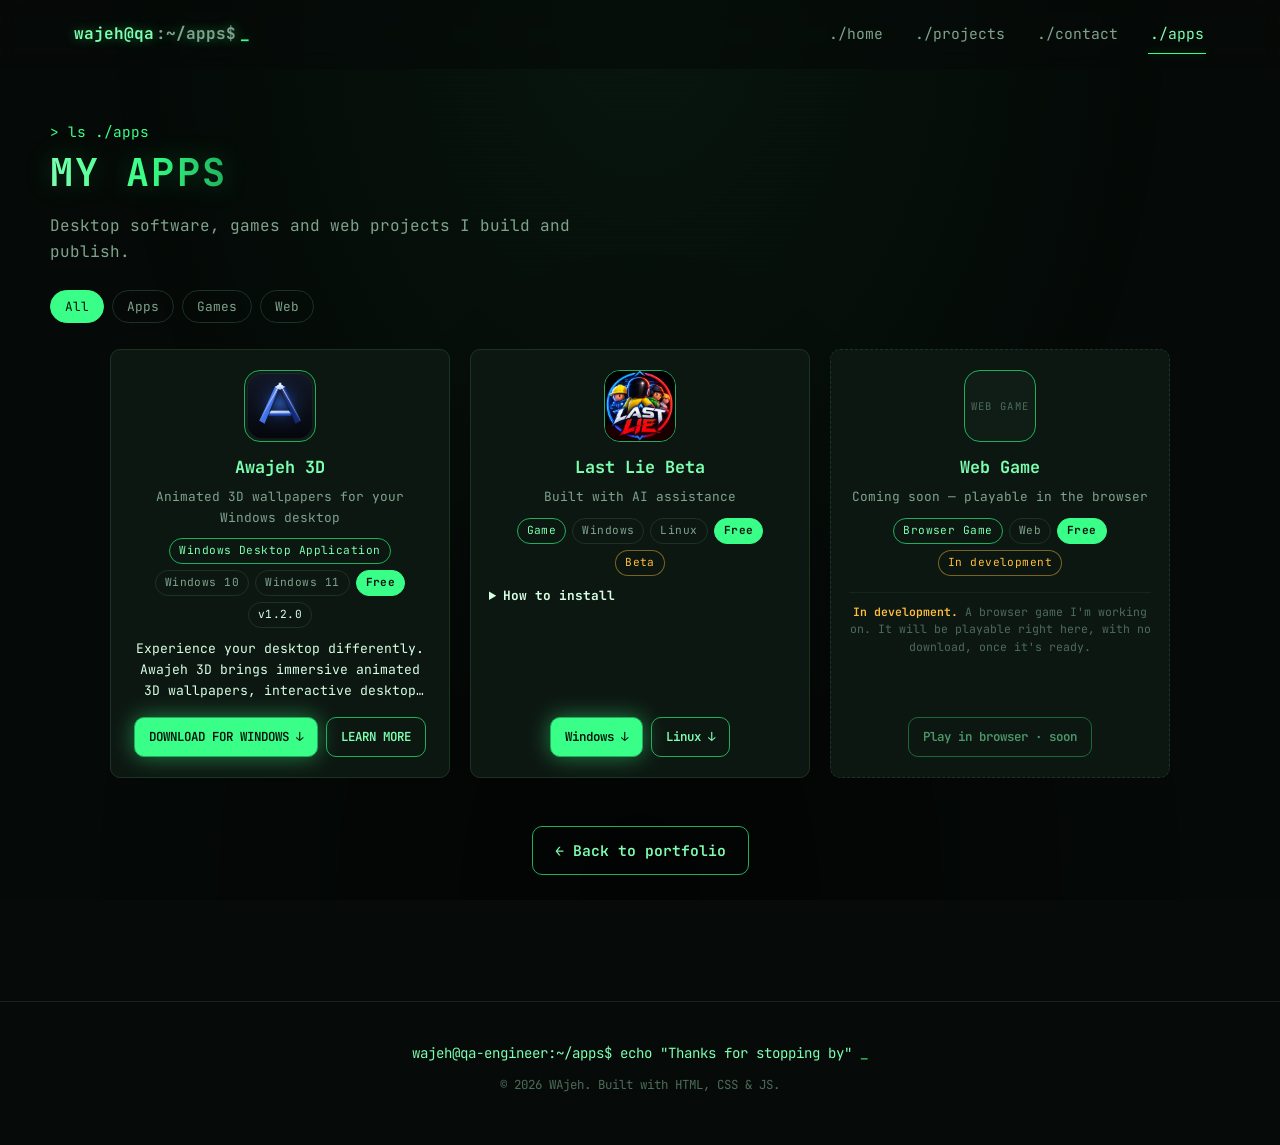
==== commit c6b96117: "Add an interactive Terminal and a Project Explorer - Terminal section: help, help <cmd>, whoami, abo" ====
--- a/apps/index.html
+++ b/apps/index.html
@@ -37,7 +37,7 @@
 <link rel="preconnect" href="https://fonts.gstatic.com" crossorigin>
 <link href="https://fonts.googleapis.com/css2?family=JetBrains+Mono:wght@400;500;600;700;800&display=swap" rel="stylesheet">
 
-<link rel="stylesheet" href="/css/style.css?v=6">
+<link rel="stylesheet" href="/css/style.css?v=7">
 </head>
 <body>
 
--- a/css/style.css
+++ b/css/style.css
@@ -1141,3 +1141,170 @@
 .app-head { display: flex; align-items: center; gap: 16px; }
 .app-logo-inline { width: 72px; height: 72px; border-radius: 18px; border-color: rgba(125, 255, 176, 0.35); background: transparent; }
 .app-card-featured.no-media .app-desc { max-width: 760px; }
+
+/* ============================================
+   PROJECT EXPLORER (js/explorer.js)
+============================================ */
+.px-body {
+  display: grid;
+  grid-template-columns: minmax(230px, 300px) minmax(0, 1fr);
+  height: 500px;
+}
+.px-tree {
+  border-right: 1px solid var(--border);
+  background: var(--bg-alt);
+  padding: 14px 8px;
+  overflow-y: auto;
+}
+.px-tree-head {
+  margin: 0 0 8px;
+  padding: 0 10px;
+  font-size: 0.7rem;
+  letter-spacing: 0.14em;
+  color: var(--text-faint);
+}
+.px-item { outline: none; }
+.px-children { display: none; }
+.px-item[aria-expanded="true"] > .px-children { display: block; }
+.px-row {
+  display: flex;
+  align-items: center;
+  gap: 6px;
+  min-height: 32px;
+  padding: 4px 10px 4px calc(6px + var(--level, 1) * 12px);
+  border-radius: 6px;
+  color: var(--text-dim);
+  font-size: 0.84rem;
+  cursor: pointer;
+  user-select: none;
+  transition: background var(--transition), color var(--transition);
+}
+.px-row:hover { background: rgba(57, 255, 136, 0.05); color: var(--text); }
+.px-item:focus-visible > .px-row { outline: 2px solid var(--green); outline-offset: -2px; }
+.px-item[aria-selected="true"] > .px-row,
+.px-item.px-current > .px-row {
+  background: rgba(57, 255, 136, 0.09);
+  color: var(--green-bright);
+  box-shadow: inset 2px 0 0 var(--green);
+}
+.px-group > .px-row { color: var(--text); font-weight: 600; }
+.px-chev { width: 10px; flex: none; color: var(--text-faint); transition: transform var(--transition); }
+.px-chev::before { content: "\203A"; display: block; font-size: 1rem; line-height: 1; text-align: center; }
+.px-chev-empty::before { content: ""; }
+.px-item[aria-expanded="true"] > .px-row > .px-chev { transform: rotate(90deg); }
+.px-icon { width: 15px; height: 15px; flex: none; display: inline-flex; color: var(--green-dim); }
+.px-icon svg { width: 100%; height: 100%; }
+.px-icon-file { color: var(--text-faint); }
+.px-label { min-width: 0; overflow: hidden; text-overflow: ellipsis; white-space: nowrap; }
+
+.px-view { padding: 24px 30px 30px; overflow-y: auto; position: relative; }
+.px-view.px-enter { animation: px-in 0.28s ease both; }
+.px-path { margin: 0 0 6px; font-size: 0.75rem; color: var(--text-faint); }
+.px-title {
+  margin: 0 0 6px;
+  display: flex;
+  flex-wrap: wrap;
+  align-items: center;
+  gap: 12px;
+  font-size: 1.3rem;
+  color: var(--text);
+}
+.px-title .status-badge { margin-left: 0; }
+.px-section {
+  margin-top: 18px;
+  padding: 12px 14px;
+  border: 1px solid transparent;
+  border-radius: var(--radius);
+  transition: border-color var(--transition), background var(--transition);
+}
+.px-section-active { border-color: var(--border); background: rgba(57, 255, 136, 0.03); }
+.px-h { margin: 0 0 10px; font-size: 0.88rem; color: var(--green); font-weight: 600; }
+.px-text { margin: 0; color: var(--text-dim); font-size: 0.9rem; line-height: 1.75; }
+.px-list { margin: 0; padding-left: 18px; list-style: square; color: var(--text-dim); font-size: 0.86rem; line-height: 1.8; }
+.px-list li::marker { color: var(--green-dim); }
+.px-section .tags { margin-bottom: 0; }
+.px-links { display: flex; flex-wrap: wrap; gap: 10px; }
+.px-btn { padding: 9px 16px; font-size: 0.82rem; }
+
+@keyframes px-in {
+  from { opacity: 0; transform: translateY(6px); }
+  to { opacity: 1; transform: none; }
+}
+
+/* ============================================
+   INTERACTIVE TERMINAL (js/terminal.js)
+============================================ */
+.dev-terminal { transition: border-color var(--transition), box-shadow var(--transition); }
+.dev-terminal:focus-within { border-color: var(--green-dim); box-shadow: 0 0 30px rgba(57, 255, 136, 0.1); }
+.dt-screen {
+  height: 380px;
+  overflow-y: auto;
+  padding: 16px 20px;
+  font-size: 0.86rem;
+  line-height: 1.65;
+  cursor: text;
+  scrollbar-width: thin;
+  scrollbar-color: var(--border) transparent;
+}
+.dt-line { margin: 0; white-space: pre-wrap; word-break: break-word; color: var(--text); }
+.dt-gap { height: 0.65em; }
+.dt-prompt-echo, .dt-prompt { color: var(--green); }
+.dt-accent { color: var(--green-bright); }
+.dt-strong { color: var(--text); font-weight: 700; }
+.dt-muted, .dt-line.dt-muted { color: var(--text-dim); }
+.dt-ok { color: var(--green); }
+.dt-warn { color: var(--amber); }
+.dt-err { color: var(--red); }
+.dt-link { color: var(--green); border-bottom: 1px dashed var(--green-dim); }
+.dt-link:hover { color: var(--green-bright); }
+.dt-input-row { display: flex; align-items: baseline; gap: 8px; margin: 0; }
+.dt-prompt { white-space: nowrap; flex: none; }
+.dt-input {
+  flex: 1;
+  min-width: 0;
+  padding: 0;
+  border: 0;
+  outline: 0;
+  background: transparent;
+  color: var(--text);
+  font: inherit;
+  caret-color: var(--green);
+}
+.dt-chips {
+  display: flex;
+  flex-wrap: wrap;
+  gap: 8px;
+  padding: 12px 20px;
+  border-top: 1px solid var(--border);
+  background: var(--surface-2);
+}
+.dt-chip {
+  min-height: 34px;
+  padding: 5px 13px;
+  border: 1px solid var(--border);
+  border-radius: 999px;
+  background: transparent;
+  color: var(--text-dim);
+  font-family: var(--font);
+  font-size: 0.78rem;
+  cursor: pointer;
+  transition: color var(--transition), border-color var(--transition), background var(--transition);
+}
+.dt-chip:hover { color: var(--green-bright); border-color: var(--green-dim); background: rgba(57, 255, 136, 0.06); }
+
+@media (max-width: 760px) {
+  .px-body { grid-template-columns: 1fr; height: auto; }
+  .px-tree { border-right: 0; border-bottom: 1px solid var(--border); max-height: none; }
+  .px-row { min-height: 42px; font-size: 0.88rem; }
+  .px-view { padding: 20px 18px 24px; overflow: visible; scroll-margin-top: 80px; }
+  .dt-screen { height: 320px; padding: 14px 14px; font-size: 0.8rem; }
+  .dt-input { font-size: 16px; } /* stops iOS from zooming in on focus */
+  .dt-chips { padding: 10px 14px; }
+}
+@media (max-width: 480px) {
+  .dt-prompt-user { display: none; }
+}
+@media (prefers-reduced-motion: reduce) {
+  .px-view.px-enter { animation: none; }
+  .px-chev { transition: none; }
+}
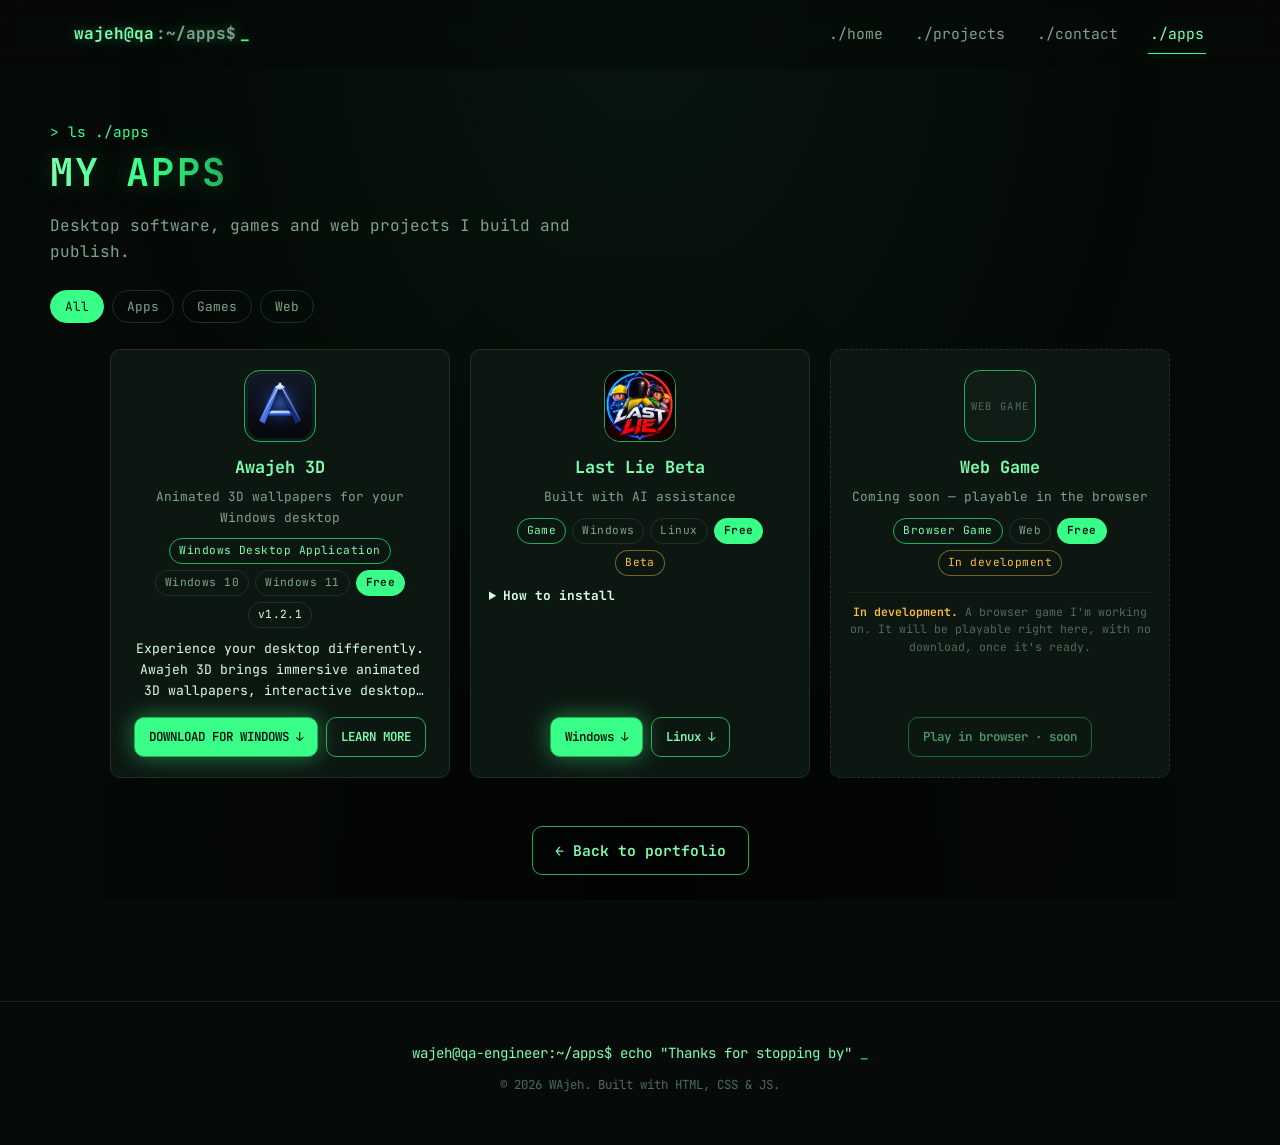
==== commit f2337019: "Bust the apps-data cache for Awajeh 3D 1.2.1 Co-Authored-By: Claude Opus 5.5 <noreply@anthropic.com>" ====
--- a/apps/index.html
+++ b/apps/index.html
@@ -112,7 +112,7 @@
   <div class="app-dialog-body"></div>
 </dialog>
 
-<script src="/js/apps-data.js?v=5"></script>
+<script src="/js/apps-data.js?v=6"></script>
 <script src="/js/apps.js?v=4"></script>
 <script src="/js/script.js?v=3"></script>
 </body>
